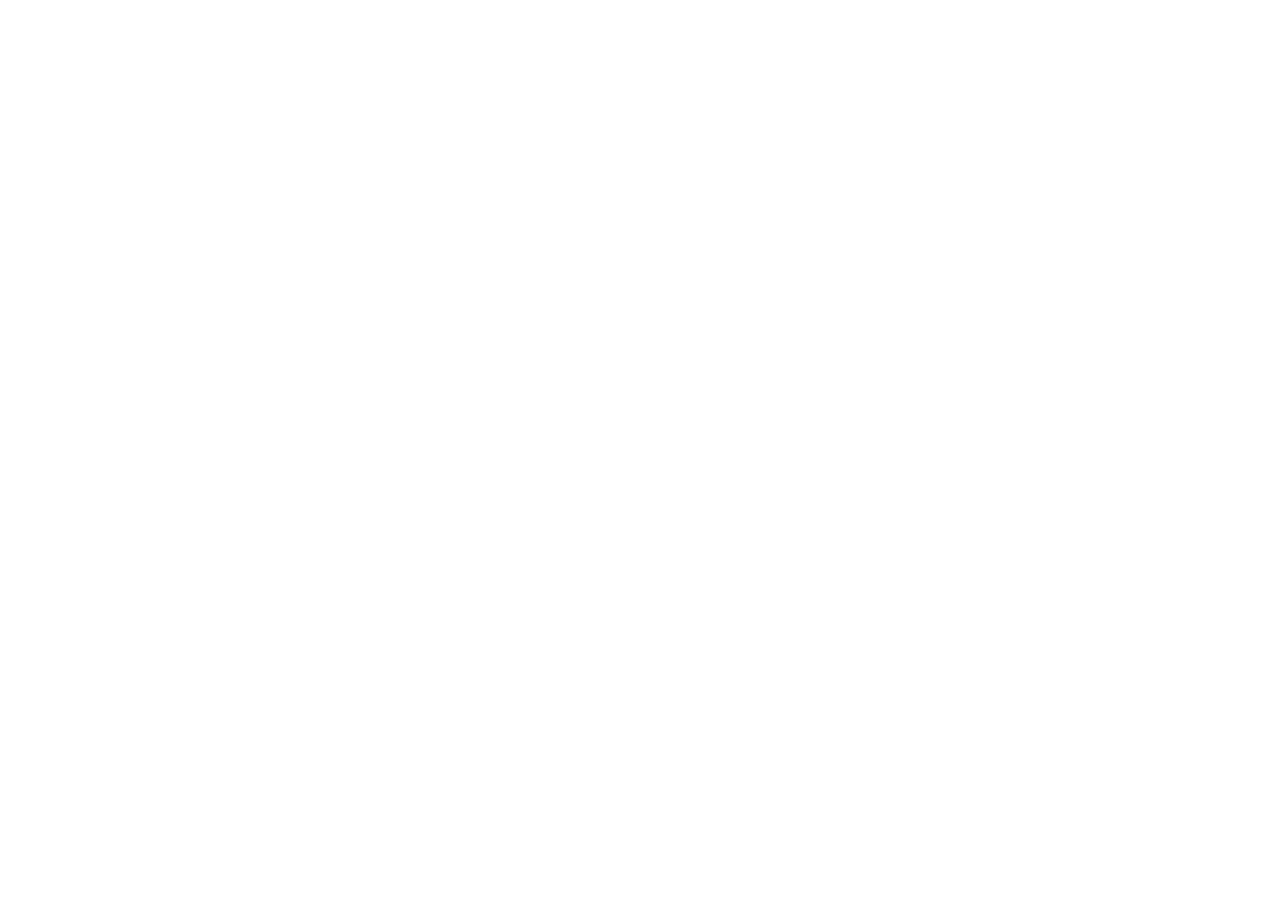
==== kopi.html @ ae47de43 "membuat halaman utama" ====
<!DOCTYPE html>
<html lang="id">
<head>
    <meta charset="UTF-8">
    <meta name="viewport" content="width=device-width, initial-scale=1.0">
    <title>Kopi Ratu | Coffee Shop</title>
    <link rel="stylesheet" href="#">
</head>
<body>
    
</body>
</html>
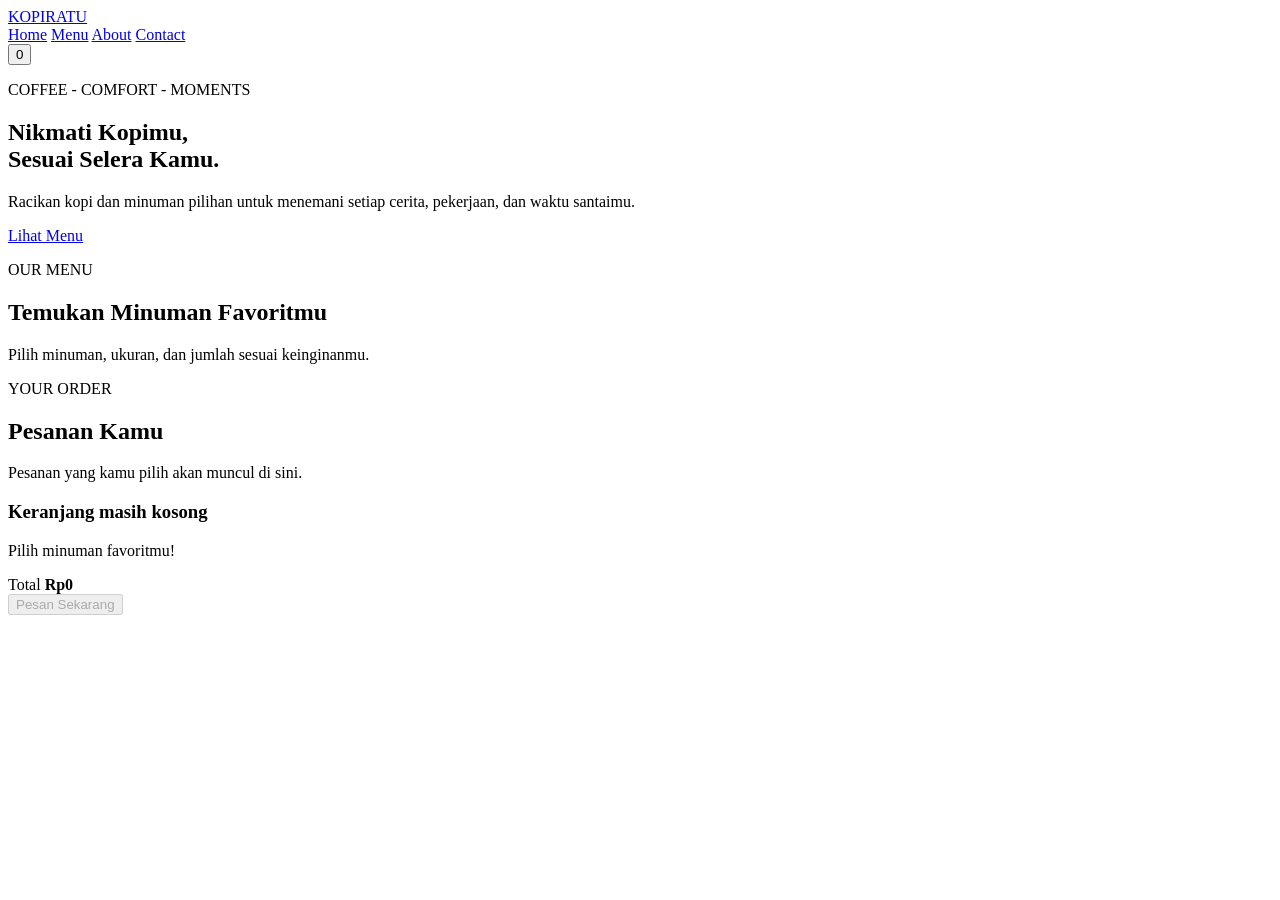
==== commit 01353583: "masih membuat halaman utama" ====
--- a/kopi.html
+++ b/kopi.html
@@ -7,6 +7,57 @@
     <link rel="stylesheet" href="#">
 </head>
 <body>
-    
+    <header class="navbar">
+        <a href="#" class="logo">KOPIRATU</a>
+        <nav>
+            <a href="#">Home</a>
+            <a href="#">Menu</a>
+            <a href="#">About</a>
+            <a href="#">Contact</a>
+        </nav>
+        <button class="cart-btn" onclick="scrollToCart"()><span id="cartCount">0</span></button>
+    </header>
+    <main>
+        <section class="hero" id="home">
+            <div class="hero-content">
+                <p class="eyebrow">COFFEE - COMFORT - MOMENTS</p>
+                <h1>Nikmati Kopimu,<br>Sesuai Selera Kamu.</h1>
+                <p class="hero-desc">Racikan kopi dan minuman pilihan untuk menemani setiap cerita, pekerjaan, dan waktu santaimu.</p>
+                <a href="#" class="primary-btn">Lihat Menu</a>
+            </div>
+            <div class="hero-art">
+                <div class="coffee-glow"></div>
+                <div class="hero-cup"></div>
+            </div>
+        </section>
+        <section class="menu-section" id="menu">
+            <div class="section-heading">
+                <p class="eyebrow">OUR MENU</p>
+                <h2>Temukan Minuman Favoritmu</h2>
+                <p>Pilih minuman, ukuran, dan jumlah sesuai keinginanmu.</p>
+            </div>
+            <div class="menu-grid" id="menuGrid"></div>
+        </section>
+        <section class="cart-section" id="cart">
+            <div class="section-heading">
+                <p class="eyebrow">YOUR ORDER</p>
+                <h2>Pesanan Kamu</h2>
+                <p>Pesanan yang kamu pilih akan muncul di sini.</p>
+            </div>
+            <div class="cart-box">
+                <div id="cartItems" class="cart-items">
+                    <idv class="empty-cart">
+                        <h3>Keranjang masih kosong</h3>
+                        <p>Pilih minuman favoritmu!</p>
+                    </idv>
+                </div>
+                <div class="cart-total">
+                    <span>Total</span>
+                    <strong id="totalPrice">Rp0</strong>
+                </div>
+                <button class="checkout-btn" id="checkoutBtn" onclick="checkout()" disabled>Pesan Sekarang</button>
+            </div>
+        </section>
+    </main>
 </body>
 </html>
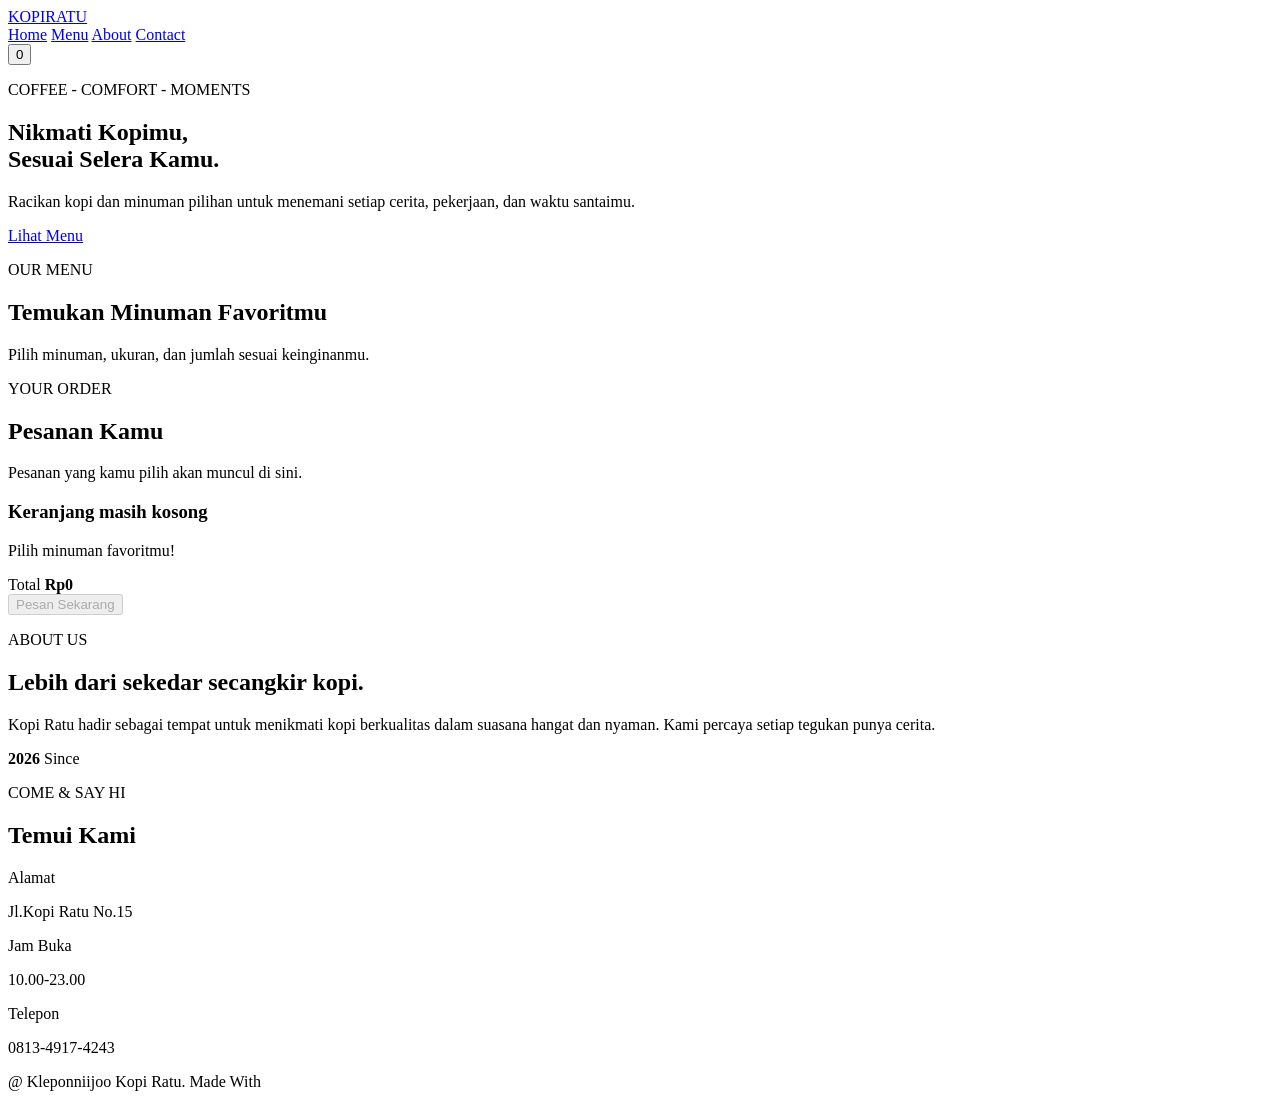
==== commit 4916cdc2: "menyelesaikan halaman utama" ====
--- a/kopi.html
+++ b/kopi.html
@@ -58,6 +58,33 @@
                 <button class="checkout-btn" id="checkoutBtn" onclick="checkout()" disabled>Pesan Sekarang</button>
             </div>
         </section>
+        <section class="about" id="about">
+            <div>
+                <p class="eyebrow">ABOUT US</p>
+                <h2>Lebih dari sekedar secangkir kopi.</h2>
+                <p>Kopi Ratu hadir sebagai tempat untuk menikmati kopi berkualitas dalam
+                    suasana hangat dan nyaman. Kami percaya setiap tegukan punya cerita.
+                </p>
+            </div>
+            <div class="about-number">
+                <strong>2026</strong>
+                <span>Since</span>
+            </div>
+        </section>
+        <section class="contact" id="contact">
+            <p class="eyebrow">COME & SAY HI</p>
+            <h2>Temui Kami</h2>
+            <div class="contact-grid">
+                <div>Alamat<p>Jl.Kopi Ratu No.15</p></div>
+                <div>Jam Buka<p>10.00-23.00</p></div>
+                <div>Telepon<P>0813-4917-4243</P></div>
+            </div>
+        </section>
     </main>
+    <footer>
+        <p>@ Kleponniijoo Kopi Ratu. Made With</p>
+    </footer>
+    <div id="toast" class="toast"></div>
+    <script src="#"></script>
 </body>
 </html>
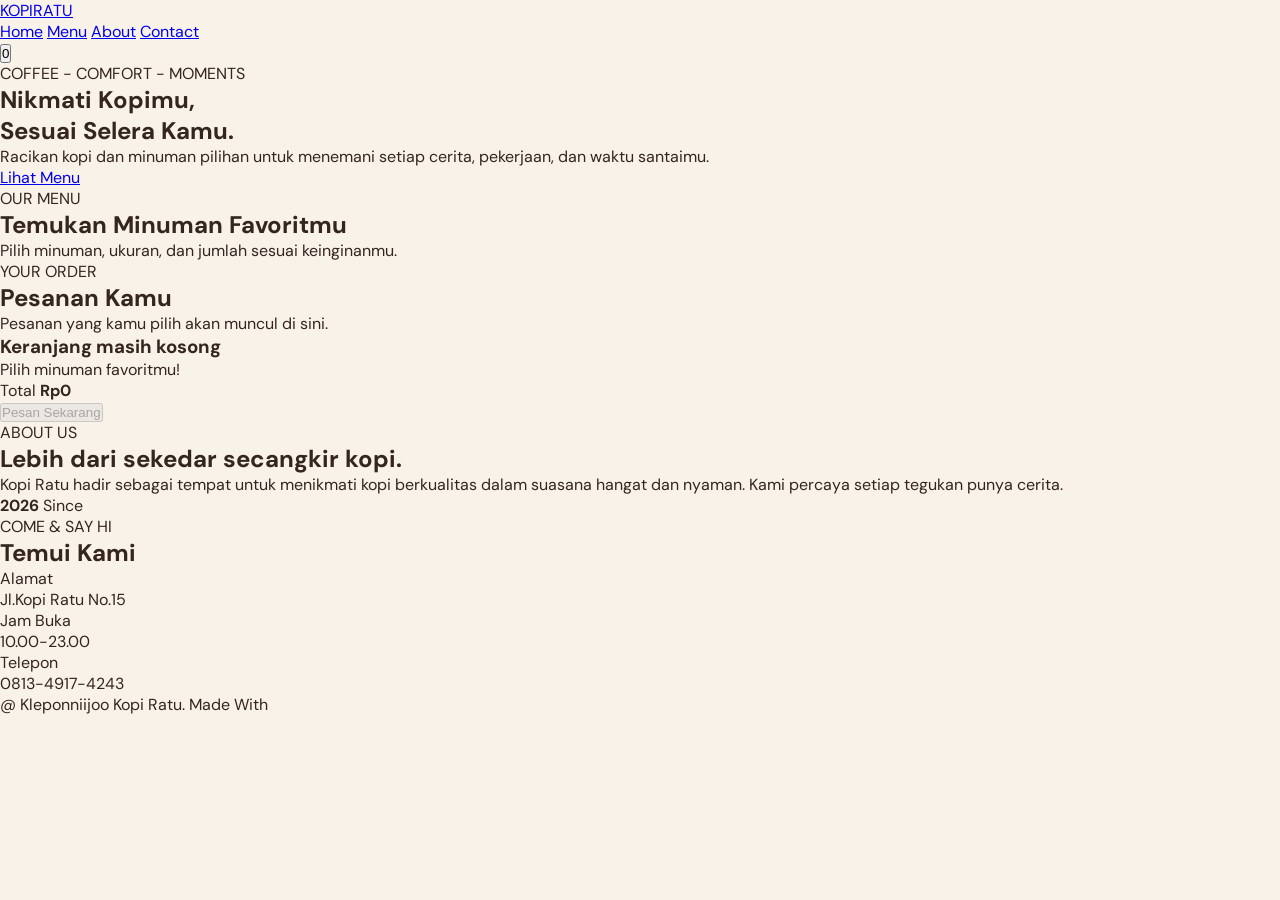
==== commit 0d625289: "menambahkan scc" ====
--- a/kopi.html
+++ b/kopi.html
@@ -4,7 +4,7 @@
     <meta charset="UTF-8">
     <meta name="viewport" content="width=device-width, initial-scale=1.0">
     <title>Kopi Ratu | Coffee Shop</title>
-    <link rel="stylesheet" href="#">
+    <link rel="stylesheet" href="style_kopi.css">
 </head>
 <body>
     <header class="navbar">
--- a/style_kopi.css
+++ b/style_kopi.css
@@ -0,0 +1,17 @@
+@import url('https://fonts.googleapis.com/css2?family=DM+Sans:wght@400;500;600;700&family=Playfair+Display:ital,wght@0,600;0,700;1,600;1,700&display=swap');
+
+* {
+    margin: 0;
+    padding: 0;
+    box-sizing: border-box;
+}
+
+html {
+    scroll-behavior: smooth;
+}
+
+body {
+    font-family: "DM Sans", sans-serif;
+    background: #f8f2e9;
+    color: #34251f;
+}
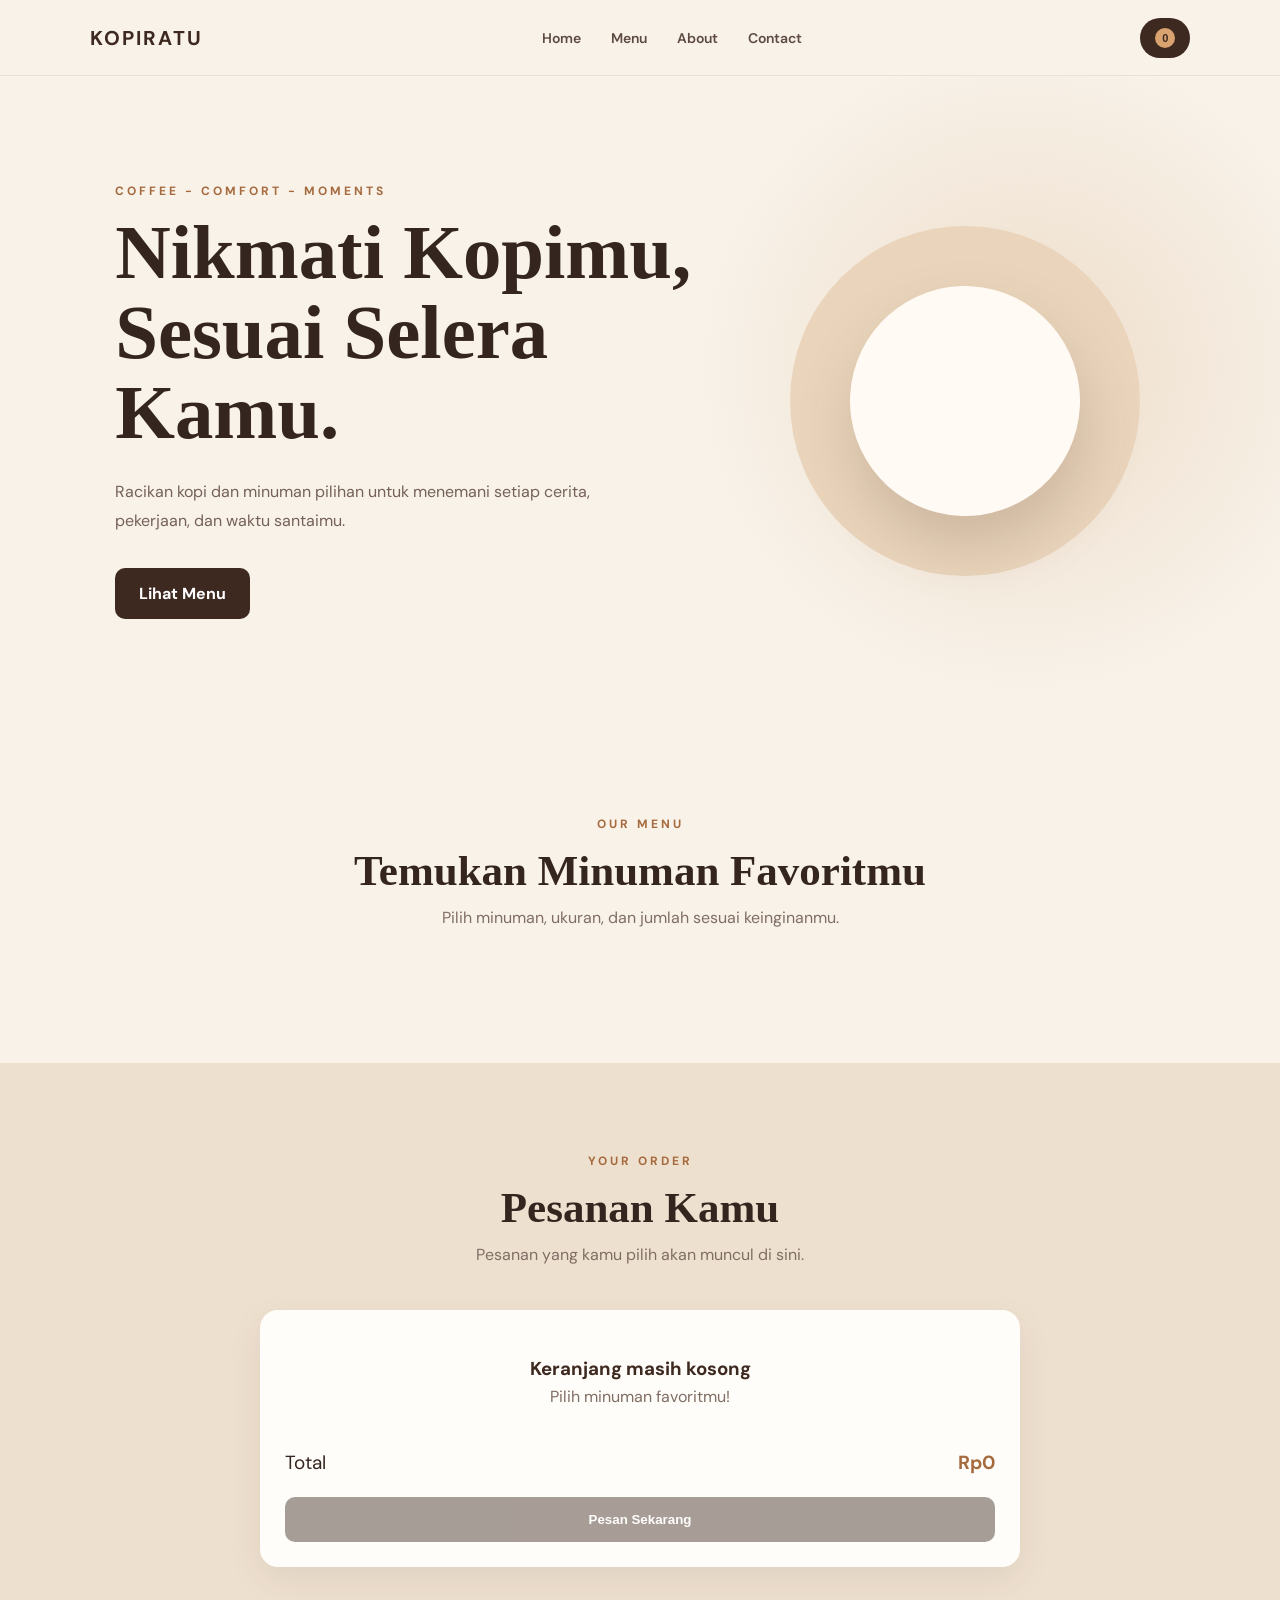
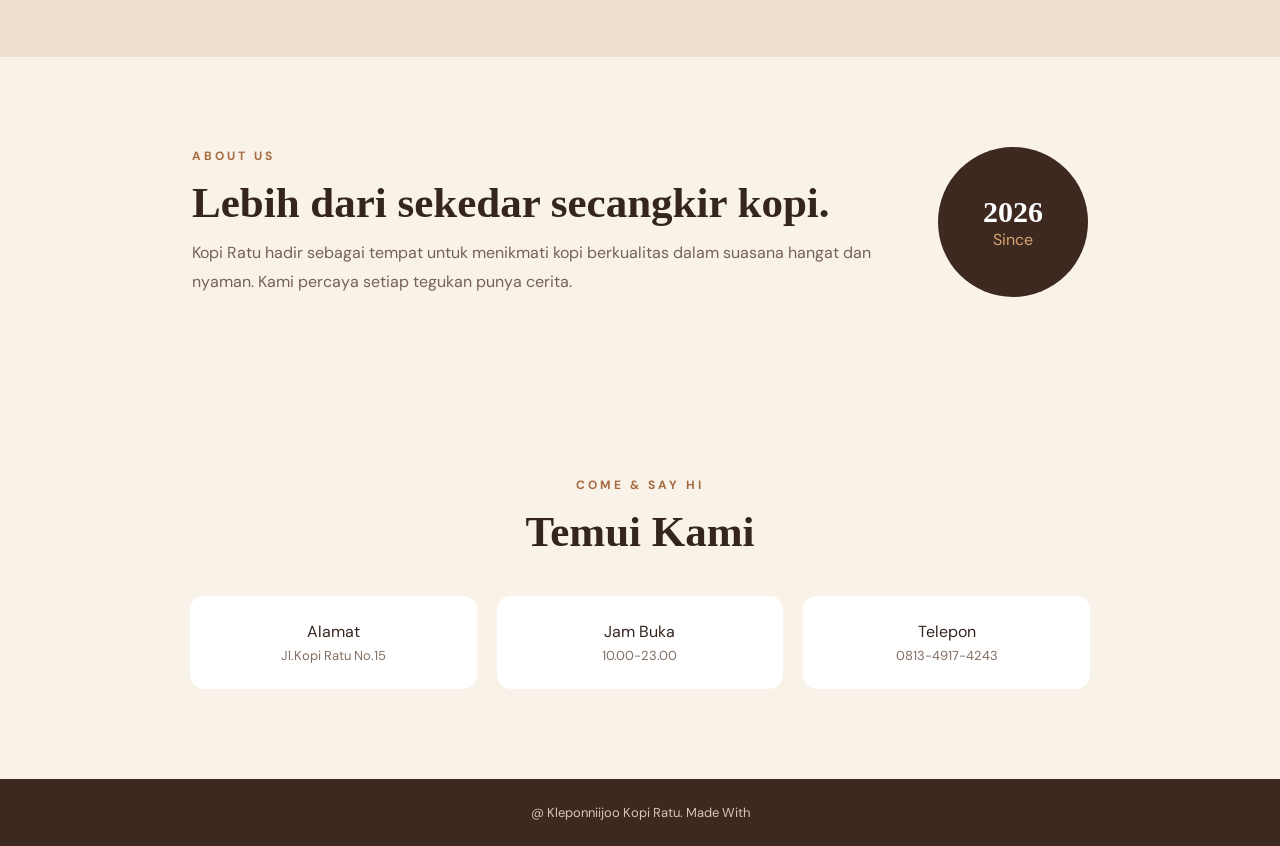
==== commit ab711081: "membuat javascript dan menambahkan ke halaman html" ====
--- a/kopi.html
+++ b/kopi.html
@@ -85,6 +85,6 @@
         <p>@ Kleponniijoo Kopi Ratu. Made With</p>
     </footer>
     <div id="toast" class="toast"></div>
-    <script src="#"></script>
+    <script src="script.js"></script>
 </body>
 </html>
--- a/style_kopi.css
+++ b/style_kopi.css
@@ -14,4 +14,528 @@
     font-family: "DM Sans", sans-serif;
     background: #f8f2e9;
     color: #34251f;
+}
+
+.navbar {
+    position: sticky;
+    top: 0;
+    z-index: 100;
+    height: 76px;
+    padding: 0 7%;
+    display: flex;
+    align-items: center;
+    justify-content: space-between;
+    background: rgba(248, 242, 233, .94);
+    backdrop-filter: blur(12px);
+    border-bottom: 1px solid rgba(72, 48, 35, .08);
+}
+
+.logo {
+    color: #3d2920;
+    text-decoration: none;
+    font-weight: 700;
+    letter-spacing: 2px;
+    font-size: 20px;
+}
+
+nav {
+    display: flex;
+    gap: 30px;
+}
+
+nav a {
+    text-decoration: none;
+    color: #5e4a40;
+    font-size: 14px;
+    font-weight: 600;
+}
+
+nav a:hover {
+    color: #a66a3f;
+}
+
+.cart-btn {
+    border: 0;
+    background: #3d2920;
+    color: white;
+    padding: 10px 15px;
+    border-radius: 20px;
+    cursor: pointer;
+    font-size: 14px;
+}
+
+#cartCount {
+    display: inline-flex;
+    min-width: 20px;
+    height: 20px;
+    justify-content: center;
+    align-items: center;
+    background: #d9a36f;
+    color: #3d2920;
+    border-radius: 50%;
+    font-size: 11px;
+    font-weight: 700;
+}
+
+.hero {
+    min-height: 650px;
+    padding: 70px 9%;
+    display: flex;
+    align-items: center;
+    justify-content: space-between;
+    overflow: hidden;
+    background: radial-gradient(circle at 80% 45%, rgba(205, 153, 101, .24), transparent 30%), #f8f2e9;
+}
+
+.hero-content {
+    max-width: 600px;
+}
+
+.eyebrow {
+    color: #a66a3f;
+    font-size: 12px;
+    letter-spacing: 3px;
+    font-weight: 700;
+    margin-bottom: 14px;
+}
+
+.hero h1 {
+    font-family: "playfair Display", serif;
+    font-size: clamp(48%,  6vw, 78px);
+    line-height: 1.04;
+    color: #35251f;
+}
+
+.hero-desc {
+    max-width: 500px;
+    margin: 25px 0 32px;
+    line-height: 1.8;
+    color: #756158;
+}
+
+.primary-btn, 
+.checkout-btn {
+    display: inline-flex;
+    align-items: center;
+    justify-content: center;
+    gap: 15px;
+    border: 0;
+    background: #3d2920;
+    color: white;
+    text-decoration: none;
+    padding: 15px 24px;
+    border-radius: 10px;
+    font-weight: 700;
+    cursor: pointer;
+    transition: .25s;
+}
+
+.primary-btn:hover,
+.checkout-btn:hover {
+    transform: translateY(-3px);
+    background: #a66a3f;
+}
+
+.hero-art {
+    position: relative;
+    width: 400px;
+    height: 400px;
+    display: grid;
+    place-items: center;
+}
+
+.coffee-glow {
+    position: absolute;
+    width: 350px;
+    height: 350px;
+    border-radius: 50%;
+    background: #ead5bc;
+}
+
+.hero-cup {
+    position: relative;
+    z-index: 2;
+    width: 230px;
+    height: 230px;
+    border-radius: 50%;
+    display: grid;
+    place-items: center;
+    font-size: 115px;
+    background: #fffaf3;
+    box-shadow: 0 30px 60px rgba(74, 45, 28, .18);
+    transform: rotate(-8deg);
+    animation: float 4s ease-in-out infinite;
+}
+
+@keyframes float {
+    0%, 100% { transform: translateY(0) rotate(-8deg); }
+    50% { transform: translateY(-12px) rotate(-5deg); }
+}
+
+.menu-section,
+.cart-section,
+.contact {
+    padding: 90px 8%;
+}
+
+.section-heading {
+    text-align: center;
+    margin-bottom: 45px;
+}
+
+.section-heading h2,
+.about h2,
+.contact h2 {
+    font-family: "playfair Display", serif;
+    font-size: 43px;
+    margin-bottom: 12px;
+}
+
+.section-heading > p:last-child {
+    color: #806e64;
+}
+
+.menu-grid {
+    display: grid;
+    grid-template-columns: repeat(3, 1fr);
+    gap: 25px;
+}
+
+.menu-card {
+    background: #fffdf9;
+    border: 1px solid #eee2d3;
+    border-radius: 18px;
+    padding: 15px;
+    transition: .3s;
+    box-shadow: 0 8px 25px rgba(61, 41, 32, .05);
+}
+
+.menu-card:hover {
+    transform: translateY(-8px);
+    box-shadow: 0 18px 40px rgba(61, 41, 32, .12);
+}
+
+.menu-img {
+    height: 210px;
+    border-radius: 13px;
+    display: grid;
+    place-items: center;
+    font-size: 82px;
+    background: linear-gradient(135deg, #e9d4bc, #f7ead9);
+    margin-bottom: 18px;
+}
+
+.menu-card h3 {
+    font-family: "palyfair Display", serif;
+    font-size: 26px;
+}
+
+.description {
+    color: #806e64;
+    font-size: 13px;
+    line-height: 1.6;
+    margin: 8px 0 17px;
+}
+
+.price {
+    color: #a66a3f;
+    font-weight: 700;
+    font-size: 17px;
+}
+
+.option-title {
+    font-size: 12px;
+    font-weight: 700;
+    margin: 17px 0 8px;
+    color: #5c493f;
+}
+
+.size-options {
+    display: flex;
+    gap: 7px;
+}
+
+.size-options input {
+    display: none;
+}
+
+.size-options label {
+    flex: 1;
+    text-align: center;
+    padding: 9px 4px;
+    border: 1px solid #dfd0c0;
+    border-radius: 8px;
+    cursor: pointer;
+    font-size: 12px;
+}
+
+.size-options input:checked + lebel {
+    background: #3d2920;
+    color: white;
+    border-color: #3d2920;
+}
+
+.quantity {
+    display: flex;
+    align-items: center;
+    gap: 13px;
+    margin: 15px 0;
+}
+
+.quantity button {
+    width: 31px;
+    height: 31px;
+    border: 1px solid #d9c7b5;
+    background: #f8f2e9;
+    color: #3d2920;
+    border-radius: 7px;
+    cursor: pointer;
+    font-weight: 700;
+}
+
+.quantity button:hover {
+    background: #ead5bc;
+}
+
+.qty-value {
+    min-width: 18px;
+    text-align: center;
+    font-weight: 700;
+}
+
+.add-btn {
+    width: 100%;
+    padding: 12px;
+    border: 0;
+    border-radius: 9px;
+    background: #a66a3f;
+    color: white;
+    font-weight: 700;
+    cursor: pointer;
+    transition: .2s;
+}
+
+.add-btn:hover {
+    background: #3d2920;
+}
+
+.cart-section {
+    background: #eee0cf;
+}
+
+.cart-box {
+    max-width: 760px;
+    margin: auto;
+    background: #fffdf9;
+    border-radius: 18px;
+    padding: 25px;
+    box-shadow: 0 12px 35px rgba(61, 41, 32, .08);
+}
+
+.empty-cart {
+    text-align: center;
+    padding: 35px 10px;
+    color: #806e64;
+}
+
+.empty-cart div {
+    font-size: 42px;
+    margin-bottom: 10px;
+}
+
+.empty-cart h3 {
+    color: #3d2920;
+    margin-bottom: 5px;
+}
+
+.cart-item {
+    display: flex;
+    align-items: center;
+    justify-content: space-between;
+    gap: 15px;
+    padding: 15px 0;
+    border-bottom: 1px solid #eee2d3;
+}
+
+.cart-item-info strong {
+    display: block;
+    margin-bottom: 4px;
+}
+
+.cart-item-info small {
+    color: #806e64;
+}
+
+.remove-btn {
+    border: 0;
+    background: #f4dfd7;
+    color: #9a4638;
+    width: 32px;
+    height: 32px;
+    border-radius: 50%;
+    cursor: pointer;
+}
+
+.cart-total {
+    display: flex;
+    justify-content: space-between;
+    margin: 22px 0;
+    font-size: 19px;
+}
+
+.cart-total strong {
+    color: #a66a3f;
+}
+
+.checkout-btn {
+    width: 100%;
+}
+
+.checkout-btn:disabled {
+    opacity: .45;
+    cursor: not-allowed;
+    transform: none;
+}
+
+.about {
+    padding: 90px 15%;
+    display: flex;
+    align-items: center;
+    justify-content: space-between;
+    gap: 50px;
+}
+
+.about > div:first-child {
+    max-width: 700px;
+}
+
+.about p:not(.eyebrow) {
+    color: #756158;
+    line-height: 1.8;
+}
+
+.about-number {
+    min-width: 150px;
+    height: 150px;
+    border-radius: 50%;
+    background: #3d2920;
+    color: white;
+    display: flex;
+    flex-direction: column;
+    justify-content: center;
+    align-items: center;
+}
+
+.about-number strong {
+    font-family: "playfair Display", serif;
+    font-size: 30px;
+}
+
+.about-number span {
+    color: #d9a36f;
+}
+
+.contact {
+    text-align: center;
+    background: #f8f2e9;
+}
+
+.contact-grid {
+    max-width: 900px;
+    margin: 40px auto 0;
+    display: grid;
+    grid-template-columns: repeat(3, 1fr);
+    gap: 20px;
+}
+
+.contact-grid div {
+    background: white;
+    border-radius: 14px;
+    padding: 25px;
+}
+
+.contact-grid p {
+    color: #806e64;
+    font-size: 13px;
+    margin-top: 5px;
+}
+
+footer {
+    text-align: center;
+    background: #3d2920;
+    color: #d8c6b5;
+    padding: 25px;
+    font-size: 13px;
+}
+
+.toast {
+    position: fixed;
+    right: 25px;
+    bottom: 25px;
+    background: #3d2920;
+    color: white;
+    padding: 14px 20px;
+    border-radius: 10px;
+    box-shadow: 0 10px 30px rgba(0,0,0,.2);
+    transform: translateY(120px);
+    opacity: 0;
+    transition: .3s;
+    z-index: 200;
+}
+
+.toast.show {
+    transform: translateY(0);
+    opacity: 1;
+}
+
+@media (max-width: 900px) {
+    .menu-grid {
+        grid-template-columns: repeat(2, 1fr);
+    }
+    .hero{
+        padding: 330px;
+    }
+
+    .hero-art {
+        width: 330px;
+    }
+
+    .contact-grid {
+        grid-template-columns: 1fr;
+    }
+}
+
+@media (max-width: 650px) {
+    .navbar {
+        padding: 0 5%;
+    }
+
+    nav {
+        display: none;
+    }
+
+    .hero {
+        flex-direction: column;
+        text-align: center;
+    }
+
+    .hero-desc {
+        margin-left: auto;
+        margin-right: auto;
+    }
+
+    .menu-grid {
+        grid-template-columns: 1fr;
+    }
+
+    .section-heading h2,
+    .about h2,
+    .contact h2 {
+        font-size: 34px;
+    }
+
+    .about {
+        padding: 70px 8%;
+        flex-direction: column;
+    }
 }
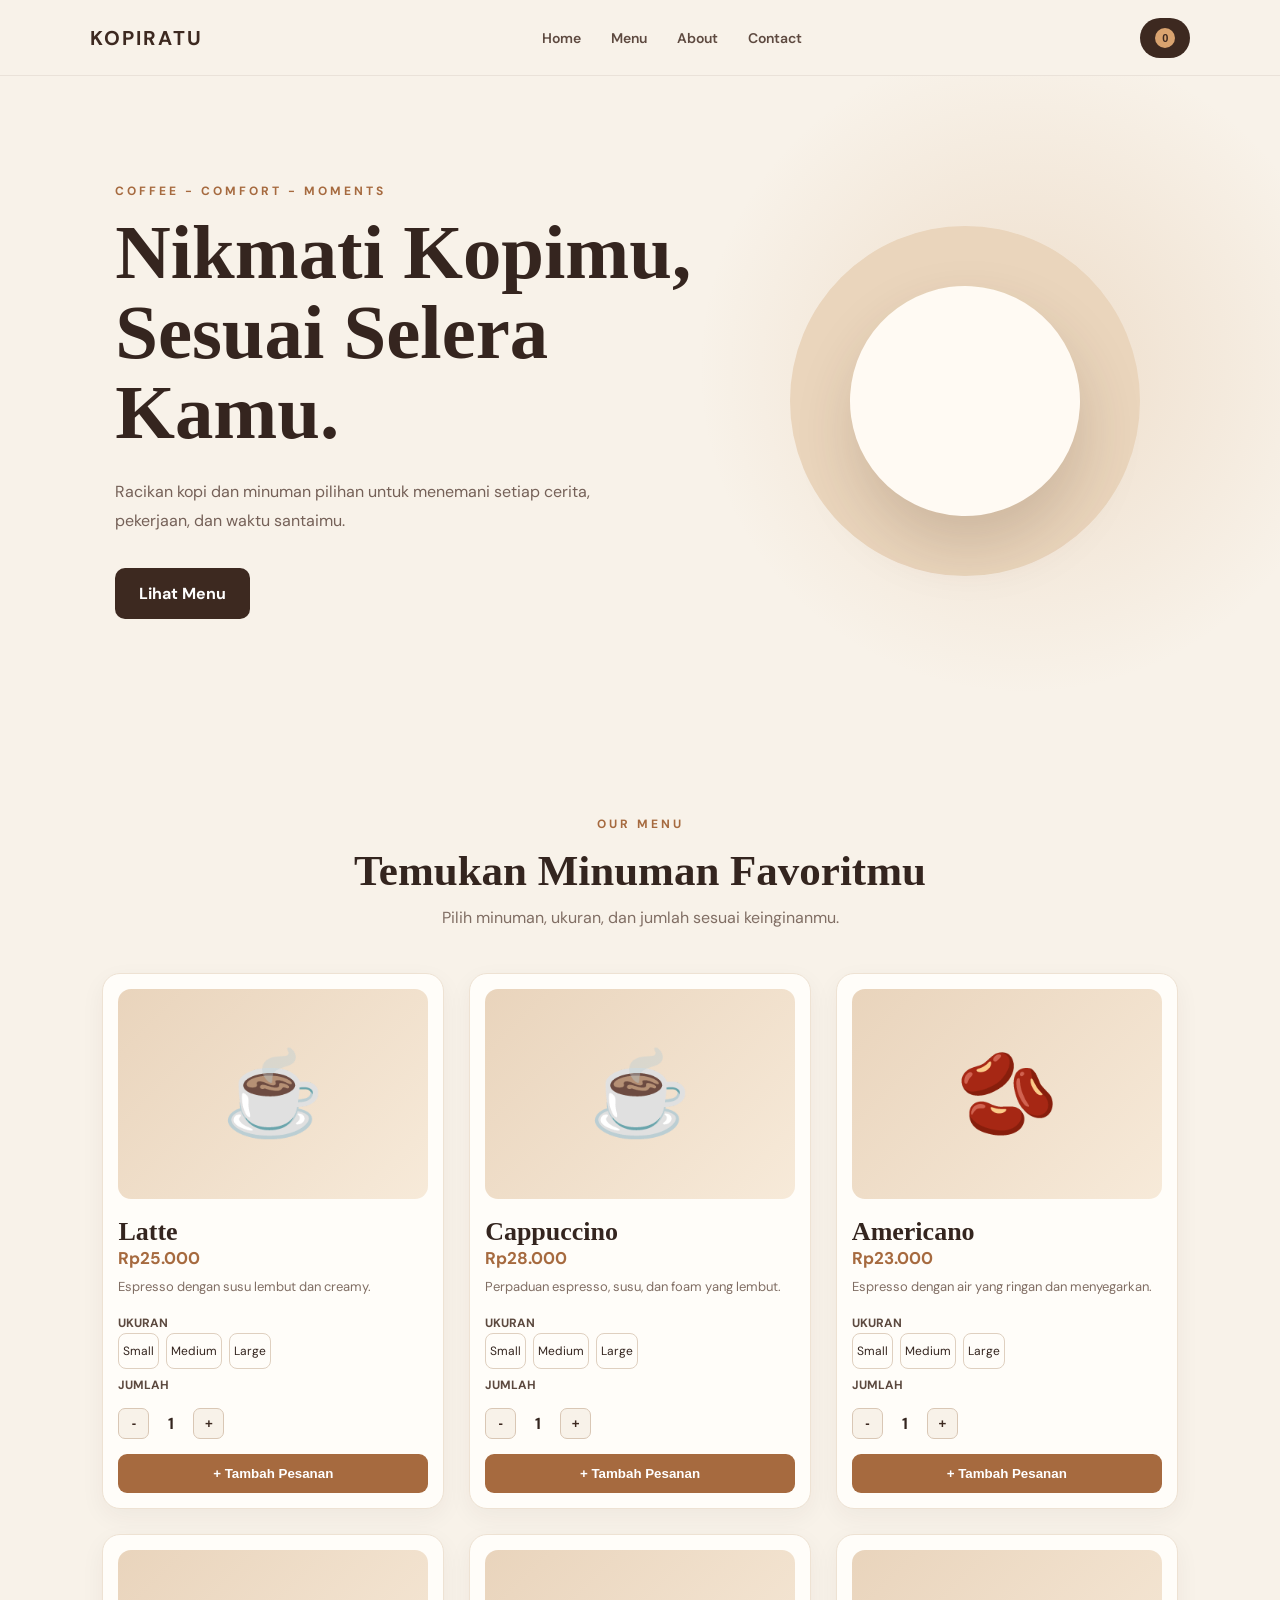
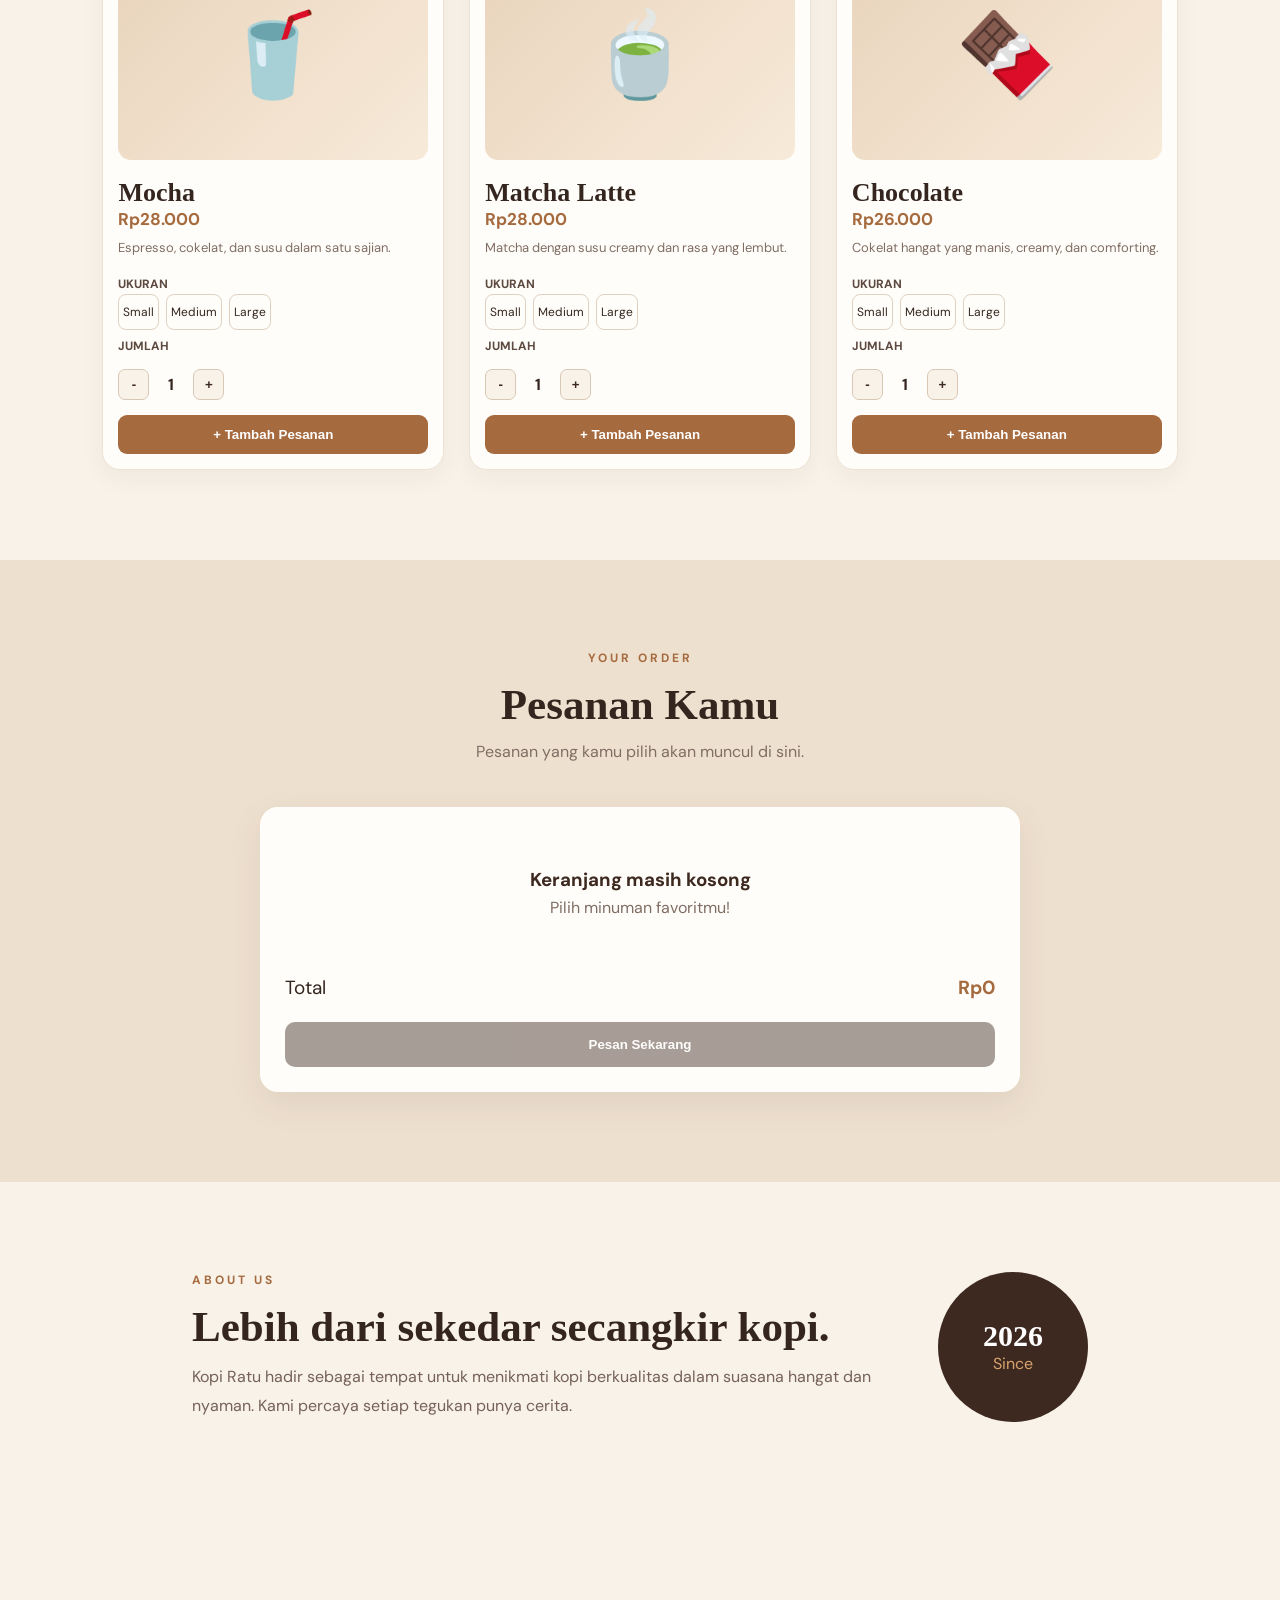
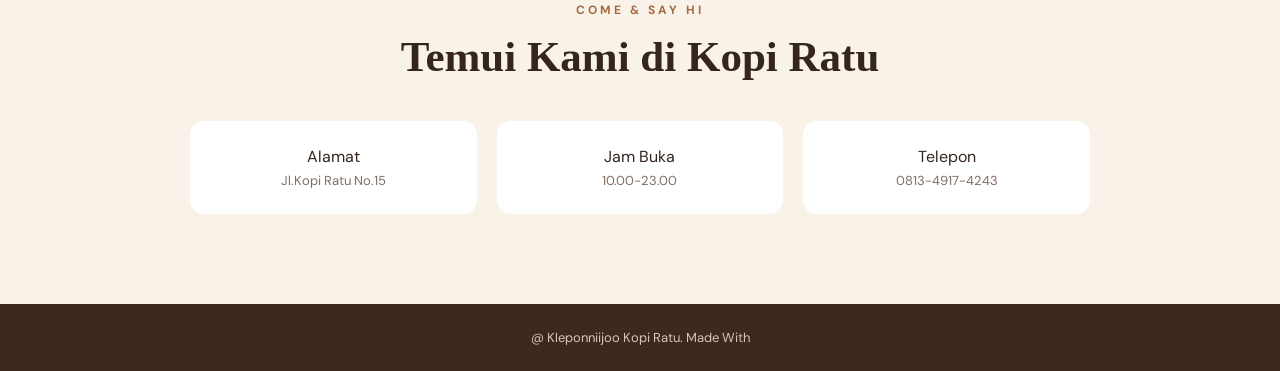
==== commit 45bb1643: "memperibaiki beberapa code" ====
--- a/kopi.html
+++ b/kopi.html
@@ -10,12 +10,12 @@
     <header class="navbar">
         <a href="#" class="logo">KOPIRATU</a>
         <nav>
-            <a href="#">Home</a>
-            <a href="#">Menu</a>
-            <a href="#">About</a>
-            <a href="#">Contact</a>
+            <a href="#home">Home</a>
+            <a href="#menu">Menu</a>
+            <a href="#about">About</a>
+            <a href="#contact">Contact</a>
         </nav>
-        <button class="cart-btn" onclick="scrollToCart"()><span id="cartCount">0</span></button>
+        <button class="cart-btn" onclick="scrollToCart()"><span id="cartCount">0</span></button>
     </header>
     <main>
         <section class="hero" id="home">
@@ -23,7 +23,7 @@
                 <p class="eyebrow">COFFEE - COMFORT - MOMENTS</p>
                 <h1>Nikmati Kopimu,<br>Sesuai Selera Kamu.</h1>
                 <p class="hero-desc">Racikan kopi dan minuman pilihan untuk menemani setiap cerita, pekerjaan, dan waktu santaimu.</p>
-                <a href="#" class="primary-btn">Lihat Menu</a>
+                <a href="#menu" class="primary-btn">Lihat Menu</a>
             </div>
             <div class="hero-art">
                 <div class="coffee-glow"></div>
@@ -46,10 +46,10 @@
             </div>
             <div class="cart-box">
                 <div id="cartItems" class="cart-items">
-                    <idv class="empty-cart">
+                    <div class="empty-cart">
                         <h3>Keranjang masih kosong</h3>
                         <p>Pilih minuman favoritmu!</p>
-                    </idv>
+                    </div>
                 </div>
                 <div class="cart-total">
                     <span>Total</span>
@@ -73,11 +73,13 @@
         </section>
         <section class="contact" id="contact">
             <p class="eyebrow">COME & SAY HI</p>
-            <h2>Temui Kami</h2>
+            <h2>Temui Kami di Kopi Ratu</h2>
             <div class="contact-grid">
                 <div>Alamat<p>Jl.Kopi Ratu No.15</p></div>
                 <div>Jam Buka<p>10.00-23.00</p></div>
-                <div>Telepon<P>0813-4917-4243</P></div>
+                <div>Telepon
+                    <P>0813-4917-4243</P>
+                </div>
             </div>
         </section>
     </main>
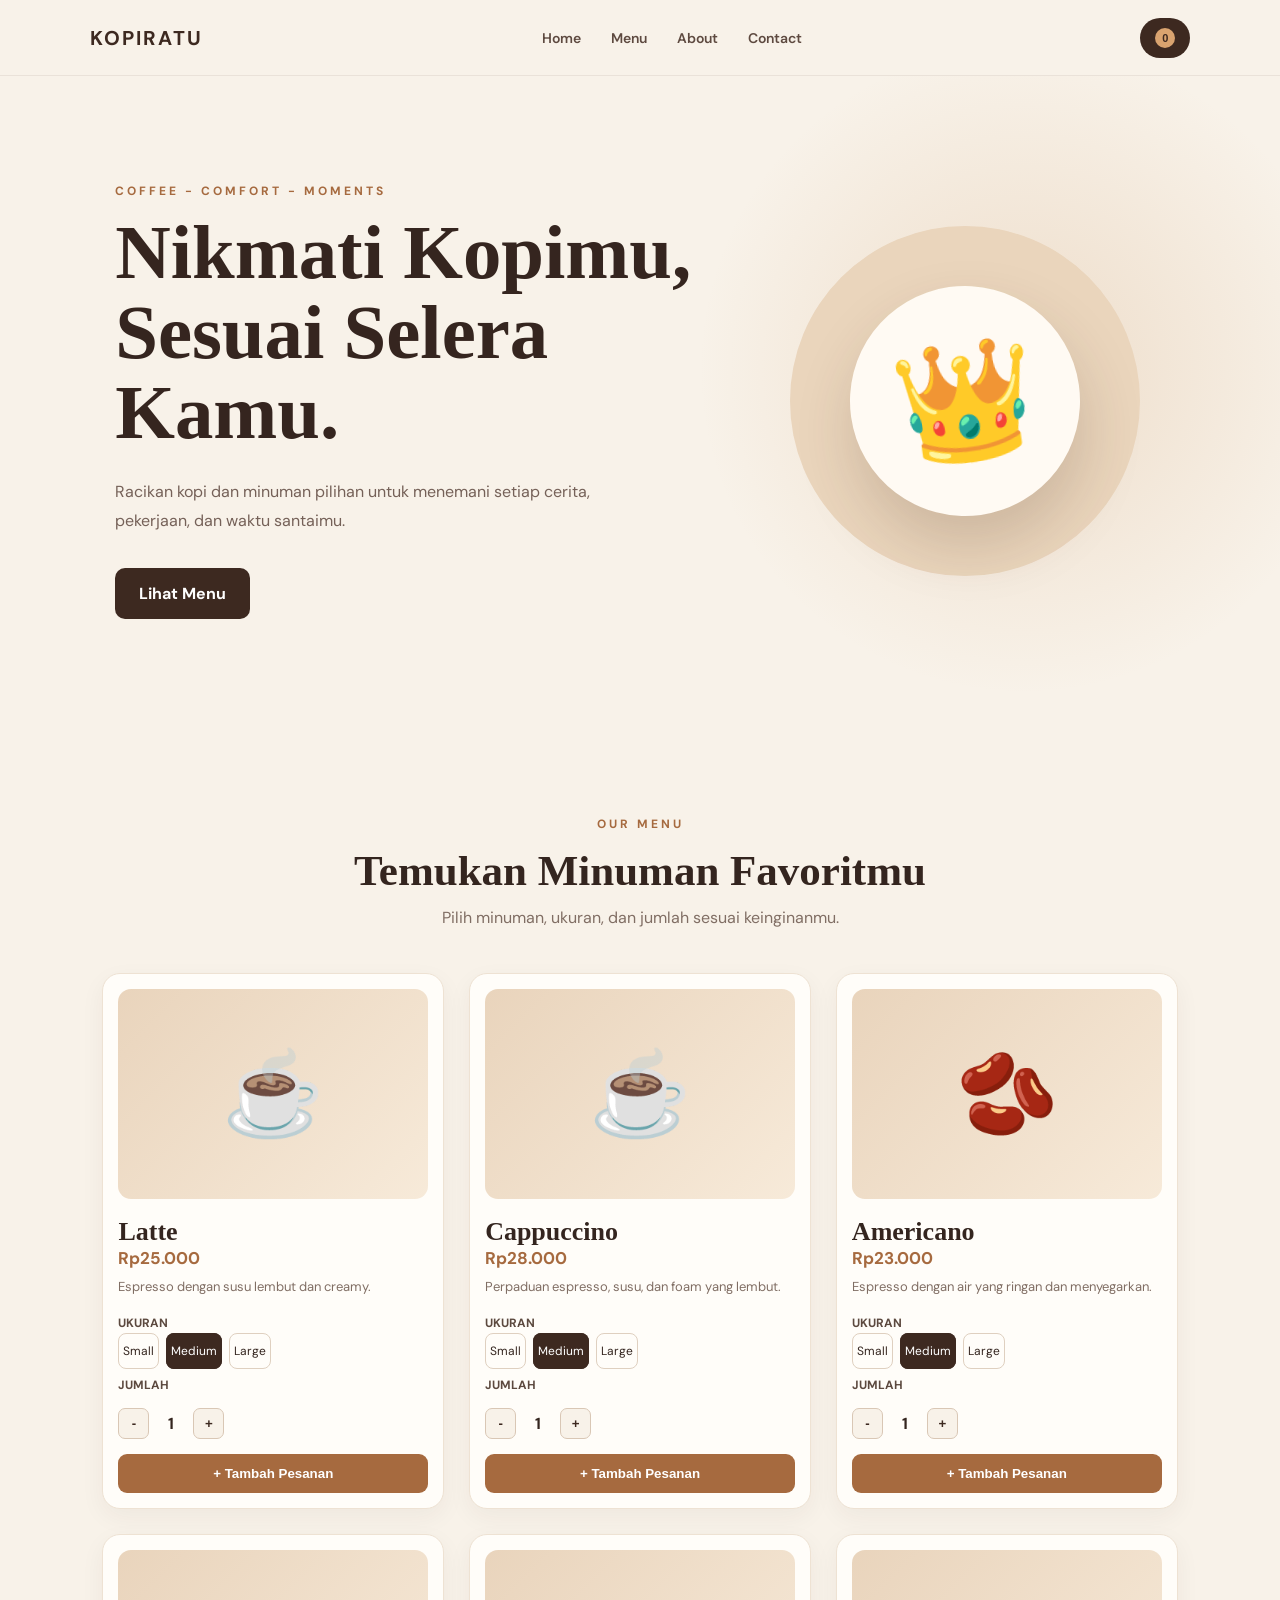
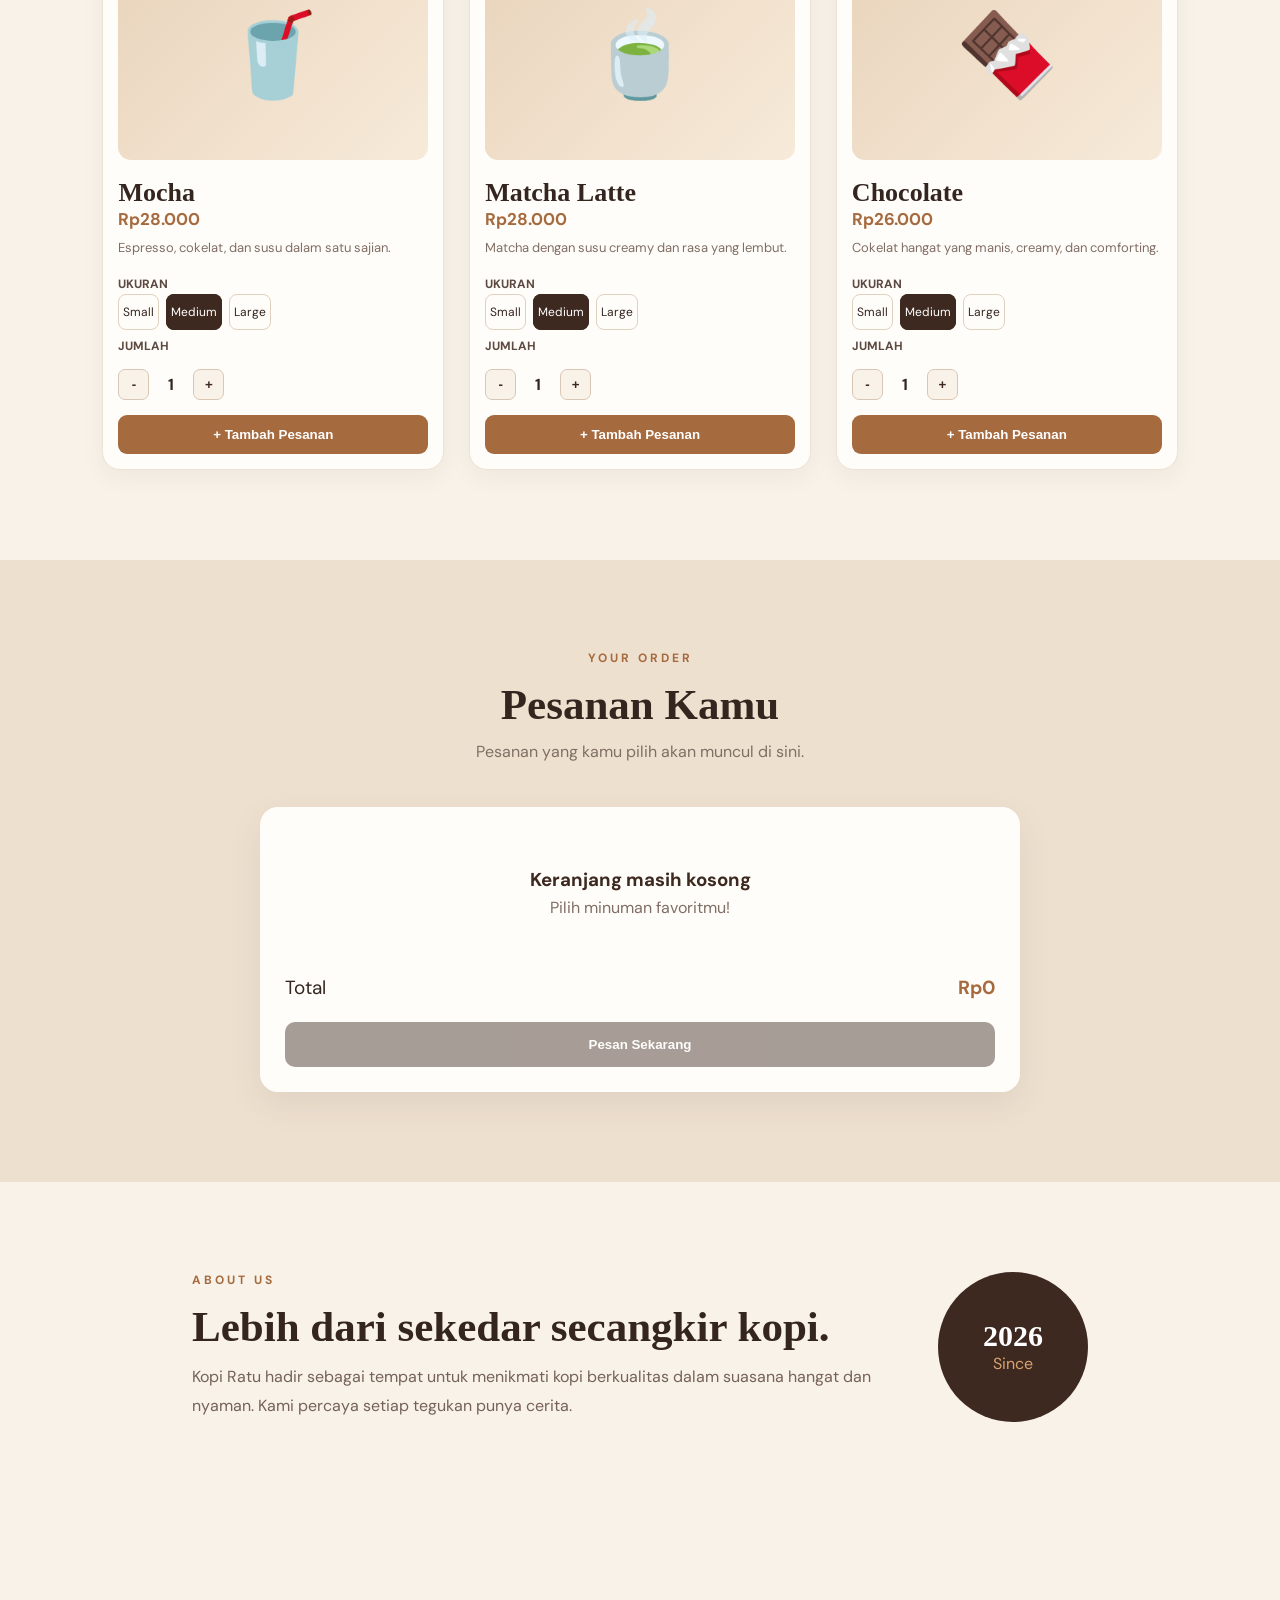
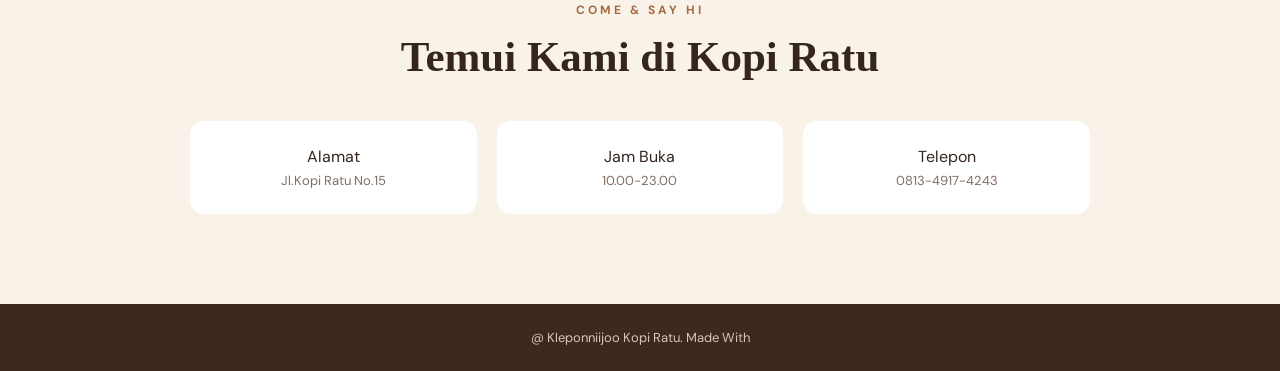
==== commit 35a14fc5: "memperbaiki code" ====
--- a/kopi.html
+++ b/kopi.html
@@ -27,7 +27,7 @@
             </div>
             <div class="hero-art">
                 <div class="coffee-glow"></div>
-                <div class="hero-cup"></div>
+                <div class="hero-cup">👑</div>
             </div>
         </section>
         <section class="menu-section" id="menu">
--- a/style_kopi.css
+++ b/style_kopi.css
@@ -100,7 +100,7 @@
 }
 
 .hero h1 {
-    font-family: "playfair Display", serif;
+    font-family: "Playfair Display", serif;
     font-size: clamp(48%,  6vw, 78px);
     line-height: 1.04;
     color: #35251f;
@@ -186,7 +186,7 @@
 .section-heading h2,
 .about h2,
 .contact h2 {
-    font-family: "playfair Display", serif;
+    font-family: "Playfair Display", serif;
     font-size: 43px;
     margin-bottom: 12px;
 }
@@ -226,7 +226,7 @@
 }
 
 .menu-card h3 {
-    font-family: "palyfair Display", serif;
+    font-family: "Playfair Display", serif;
     font-size: 26px;
 }
 
@@ -269,7 +269,7 @@
     font-size: 12px;
 }
 
-.size-options input:checked + lebel {
+.size-options input:checked + label {
     background: #3d2920;
     color: white;
     border-color: #3d2920;
@@ -427,7 +427,7 @@
 }
 
 .about-number strong {
-    font-family: "playfair Display", serif;
+    font-family: "Playfair Display", serif;
     font-size: 30px;
 }
 
